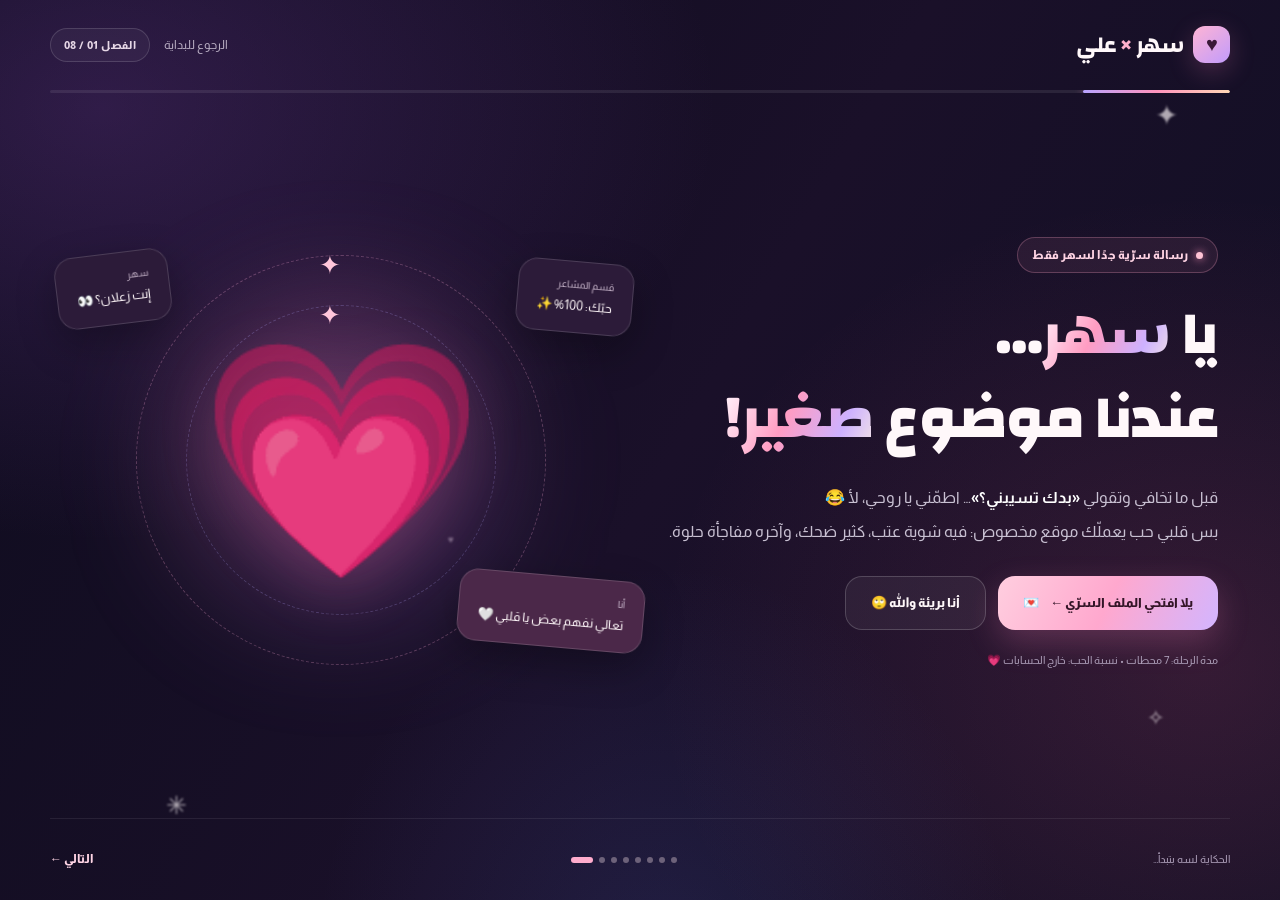
==== index.html @ 9f703702 "Add complete 8-page Sahar interactive love story website" ====
<!doctype html>
<html lang="ar" dir="rtl"><head><meta charset="utf-8"><meta name="viewport" content="width=device-width,initial-scale=1"><meta name="theme-color" content="#141022"><meta name="description" content="رحلة صغيرة مليانة ضحك وعتب وحب لسهر، من علي."><title>البداية | يا سهر… عندنا موضوع صغير 💗</title><link rel="stylesheet" href="assets/style.css"><script defer src="assets/site.js"></script></head>
<body data-page="welcome"><div class="ambient" aria-hidden="true"><span class="amb a1">✦</span><span class="amb a2">♡</span><span class="amb a3">✧</span><span class="amb a4">✳</span><span class="amb a5">♥</span></div><div class="exit-curtain" aria-hidden="true"></div><div class="app"><header class="header"><a class="brand" data-transition href="index.html"><i>♥</i><span>سهر <strong>×</strong> علي</span></a><div class="header-right"><a class="header-home" href="index.html" data-transition>الرجوع للبداية</a><span class="chapter">الفصل 01 / 08</span></div></header><div class="progress-track" aria-hidden="true"><div class="progress-fill" style="--progress:12.50%"></div></div>
<main class="stage" id="main"><div class="scene"><div class="hero-layout">
<div class="hero-copy"><span class="kicker"><span class="kicker-dot"></span> رسالة سرّية جدًا لسهر فقط</span>
<h1>يا <span class="gradient">سهر</span>…<br>عندنا موضوع <span class="gradient">صغير!</span></h1>
<p class="subtitle">قبل ما تخافي وتقولي <strong>«بدك تسيبني؟»</strong>… اطمّني يا روحي، لأ 😂<br>بس قلبي حب يعملّك موقع مخصوص: فيه شوية عتب، كثير ضحك، وآخره مفاجأة حلوة.</p>
<div class="hero-actions"><a class="btn btn-main" data-transition href="cases.html">يلا افتحي الملف السرّي ← <span aria-hidden="true">💌</span></a><button type="button" id="not-guilty" class="btn btn-outline">أنا بريئة والله 🙄</button></div>
<p class="subtle mt-20">مدة الرحلة: 7 محطات • نسبة الحب: خارج الحسابات 💗</p></div>
<div class="hero-art" aria-label="قلب متحرك محاط برسائل ظريفة"><div class="hero-blur"></div><div class="orbit"></div><div class="orbit orbit-2"></div><div class="heart-big" aria-hidden="true">💗</div>
<div class="hero-bubble b1"><span>سهر</span>إنت زعلان؟ 👀</div><div class="hero-bubble b2"><span>أنا</span>تعالي نفهم بعض يا قلبي 🤍</div><div class="hero-bubble b3"><span>قسم المشاعر</span>حبّك: 100% ✨</div>
</div></div></div></main>
<footer class="bottom"><div class="nav-right"><span class="subtle">الحكاية لسه بتبدأ…</span></div><div class="page-dots" aria-label="مراحل الموقع"><a data-transition title="البداية" aria-label="اذهب إلى البداية" class="current" href="index.html"></a><a data-transition title="الملف" aria-label="اذهب إلى الملف" class="" href="cases.html"></a><a data-transition title="التكرار" aria-label="اذهب إلى التكرار" class="" href="loop.html"></a><a data-transition title="ردّة الفعل" aria-label="اذهب إلى ردّة الفعل" class="" href="reaction.html"></a><a data-transition title="الرد الصحيح" aria-label="اذهب إلى الرد الصحيح" class="" href="talk.html"></a><a data-transition title="الاختبار" aria-label="اذهب إلى الاختبار" class="" href="quiz.html"></a><a data-transition title="الاتفاق" aria-label="اذهب إلى الاتفاق" class="" href="promise.html"></a><a data-transition title="الرسالة" aria-label="اذهب إلى الرسالة" class="" href="letter.html"></a></div><div class="nav-left"><a class="btn-next" data-transition href="cases.html">التالي ←</a></div></footer></div><div id="toast" role="status" aria-live="polite"></div></body></html>
---- assets/style.css ----
@import url('https://fonts.googleapis.com/css2?family=Almarai:wght@400;700;800&family=Changa:wght@400;500;600;700;800&display=swap');
:root{color-scheme:dark;--bg:#100e20;--ink:#fff8fa;--sub:#c8c0d2;--rose:#ff93bc;--apricot:#ffd8b6;--lilac:#b8a4ff;--aqua:#adf6eb;--glass:rgba(255,255,255,.07);--line:rgba(255,255,255,.14);--pinkline:rgba(255,165,196,.26);--shadow:0 25px 80px rgba(3,0,18,.4)}
*{box-sizing:border-box}html{scroll-behavior:smooth}body{margin:0;min-width:320px;min-height:100vh;min-height:100svh;background:var(--bg);color:var(--ink);font-family:'Almarai',Tahoma,Arial,sans-serif;line-height:1.85;isolation:isolate;overflow-x:hidden}body:before{content:"";position:fixed;z-index:-3;inset:0;pointer-events:none;background:radial-gradient(ellipse 48% 48% at 8% 12%,rgba(122,63,165,.30),transparent 100%),radial-gradient(ellipse 45% 55% at 94% 74%,rgba(226,83,128,.17),transparent 95%),radial-gradient(ellipse 28% 46% at 52% 108%,rgba(77,90,180,.20),transparent 98%),linear-gradient(120deg,#0e0c1e,#1a1029 52%,#100f24)}
body[data-page="loop"]:before{background:radial-gradient(ellipse at 70% 50%,rgba(228,77,109,.17),transparent 60%),radial-gradient(ellipse at 16% 20%,rgba(158,78,190,.2),transparent 52%),linear-gradient(120deg,#121020,#23132a,#100e20)}
body[data-page="letter"]:before{background:radial-gradient(ellipse at 50% 50%,rgba(242,102,154,.22),transparent 62%),radial-gradient(ellipse at 5% 10%,rgba(123,85,180,.24),transparent 50%),#160f24}
a{color:inherit;text-decoration:none}button{font:inherit;color:inherit;cursor:pointer}button:focus-visible,a:focus-visible{outline:3px solid #ffe4ab;outline-offset:4px}::selection{background:#f99bbd;color:#180e23}
.ambient{position:fixed;inset:0;pointer-events:none;z-index:-1;overflow:hidden}.amb{position:absolute;filter:blur(1px);opacity:.66;animation:floaty var(--dur,9s) ease-in-out infinite alternate}.amb.a1{top:10%;right:8%;font-size:28px}.amb.a2{top:28%;left:9%;font-size:22px;--dur:12s;animation-delay:-2s}.amb.a3{bottom:18%;right:9%;font-size:21px;--dur:11s;animation-delay:-5s}.amb.a4{bottom:8%;left:13%;font-size:25px;--dur:13s;animation-delay:-4s}.amb.a5{top:59%;left:35%;font-size:10px;opacity:.4;--dur:7s}@keyframes floaty{from{transform:translate(0,0) rotate(-16deg)}to{transform:translate(-12px,35px) rotate(20deg)}}
.app{width:min(1180px,calc(100% - 52px));min-height:100svh;margin:auto;display:flex;flex-direction:column;position:relative}.header{height:90px;display:flex;align-items:center;justify-content:space-between;gap:15px;position:relative;z-index:4}.brand{display:inline-flex;align-items:center;gap:9px;font-family:'Changa',Tahoma,sans-serif;font-weight:700;font-size:23px;letter-spacing:-.7px}.brand i{font-style:normal;display:grid;place-items:center;width:37px;height:37px;border-radius:12px;background:linear-gradient(140deg,#ffb4d4,#c19bfb);color:#3a1937;box-shadow:0 8px 26px rgba(255,134,185,.22);font-size:20px}.brand strong{color:#ffb0cb}.header-right{display:flex;align-items:center;gap:14px}.chapter{font-size:11px;font-weight:800;letter-spacing:.4px;color:#e6d7e6;border:1px solid var(--line);border-radius:99px;padding:6px 13px;background:rgba(255,255,255,.04)}.header-home{font-size:12px;color:#bbb0c5;transition:color .2s}.header-home:hover{color:white}
.progress-track{height:3px;width:100%;border-radius:20px;overflow:hidden;background:rgba(255,255,255,.085)}.progress-fill{height:100%;width:var(--progress);background:linear-gradient(90deg,var(--lilac),var(--rose),var(--apricot));border-radius:20px;box-shadow:0 0 10px var(--rose)}
.stage{flex:1;display:grid;place-items:center;padding:23px 0 15px;position:relative}.scene{width:100%;animation:sceneIn .85s cubic-bezier(.2,.8,.23,1) both}.exit-curtain{position:fixed;z-index:99;inset:0;pointer-events:none;background:linear-gradient(135deg,#211332,#3a1d3f);clip-path:circle(0% at 50% 45%);transition:clip-path .63s cubic-bezier(.76,0,.24,1)}body.leaving .exit-curtain{clip-path:circle(150% at 50% 45%)}@keyframes sceneIn{from{opacity:0;transform:translateY(22px) scale(.975);filter:blur(7px)}to{opacity:1;transform:translateY(0) scale(1);filter:blur(0)}}
.kicker{display:inline-flex;align-items:center;gap:8px;color:#ffd4e4;font-weight:800;font-size:12px;letter-spacing:.2px;border:1px solid var(--pinkline);padding:6px 14px;border-radius:99px;background:rgba(255,158,191,.08)}.kicker-dot{height:7px;width:7px;background:#ffc3d5;border-radius:50%;box-shadow:0 0 9px var(--rose);animation:breathe 1.8s infinite alternate}@keyframes breathe{to{transform:scale(1.5);opacity:.6}}.gradient{background:linear-gradient(115deg,#fff8ff 5%,#ff9cc2 43%,#cdb1ff 74%,#fff4dc 100%);-webkit-background-clip:text;background-clip:text;color:transparent}h1,h2,h3{font-family:'Changa',Tahoma,Arial,sans-serif;line-height:1.38;margin:0}h1{font-size:clamp(37px,4.75vw,67px);font-weight:800;letter-spacing:-1.4px}h2{font-size:clamp(30px,3.3vw,47px);font-weight:800;letter-spacing:-.8px}h3{font-size:18px;font-weight:700}.subtitle{color:var(--sub);font-size:clamp(13px,1.5vw,16px);line-height:2.1}.subtitle strong{color:#fff}.subtle{color:#ad9fb9;font-size:11px}.center{text-align:center}.mt-8{margin-top:8px}.mt-14{margin-top:14px}.mt-20{margin-top:20px}.mt-26{margin-top:26px}.mb-12{margin-bottom:12px}.max-text{max-width:690px;margin-left:auto;margin-right:auto}
.btn{border:0;display:inline-flex;align-items:center;justify-content:center;gap:11px;min-height:54px;padding:13px 25px;border-radius:17px;font-weight:800;font-size:13px;transition:transform .2s,box-shadow .2s,filter .2s;background:rgba(255,255,255,.09);white-space:normal;text-align:center}.btn:hover{transform:translateY(-3px)}.btn:active{transform:translateY(0) scale(.98)}.btn-main{color:#331527;background:linear-gradient(115deg,#ffcedf,#ffa8ce 50%,#d3b5ff);box-shadow:0 12px 32px rgba(246,130,182,.24)}.btn-main:hover{box-shadow:0 14px 40px rgba(246,130,182,.39)}.btn-outline{border:1px solid rgba(255,255,255,.18);background:rgba(255,255,255,.055)}.btn-outline:hover{background:rgba(255,255,255,.11)}.btn-subtle{border:1px solid rgba(255,255,255,.11);background:transparent;color:#d3c3dd}.btn[disabled]{cursor:not-allowed;opacity:.5;transform:none!important}.btn-row{display:flex;flex-wrap:wrap;align-items:center;justify-content:center;gap:11px}.small-link{color:#d9c4d7;font-size:12px;text-decoration:underline;text-decoration-color:rgba(255,255,255,.3);text-underline-offset:5px}
.bottom{min-height:82px;display:flex;gap:12px;justify-content:space-between;align-items:center;font-size:12px;color:#a99ab6;border-top:1px solid rgba(255,255,255,.08)}.bottom .nav-left,.bottom .nav-right{display:flex;align-items:center;gap:12px}.arrow-link{padding:10px 14px;border:1px solid var(--line);border-radius:12px;color:#f2e8f3;transition:background .2s,transform .2s}.arrow-link:hover{background:rgba(255,255,255,.07);transform:translateX(-3px)}.page-dots{display:flex;gap:6px;direction:ltr;align-items:center}.page-dots a{height:6px;width:6px;background:#6d627a;border-radius:99px;transition:width .2s,background .2s}.page-dots a.current{width:22px;background:#ffaccd}.btn-next{font-weight:800;color:#ffd5e5}.btn-next:hover{text-decoration:underline}
/* chapter 1 */
.hero-layout{display:grid;grid-template-columns:1fr 1fr;gap:15px;align-items:center;min-height:620px}.hero-copy{padding:0 12px 0 0}.hero-copy h1{max-width:650px;margin:20px 0}.hero-copy p{max-width:570px}.hero-actions{display:flex;justify-content:flex-start;flex-wrap:wrap;gap:12px;margin-top:28px}.hero-art{height:530px;position:relative;display:grid;place-items:center}.orbit{width:min(410px,89%);aspect-ratio:1;border-radius:50%;border:1px dashed rgba(249,170,210,.28);position:absolute;animation:spin 50s linear infinite}.orbit:after{content:'✦';position:absolute;top:-15px;right:50%;font-size:26px;color:#ffc6da}.orbit.orbit-2{width:310px;border-color:rgba(175,163,246,.26);animation-direction:reverse;animation-duration:40s}@keyframes spin{to{transform:rotate(360deg)}}.hero-blur{width:310px;height:310px;border-radius:50%;position:absolute;background:linear-gradient(145deg,rgba(247,125,182,.37),rgba(133,92,218,.24));filter:blur(60px);animation:blobs 6s ease-in-out infinite alternate}@keyframes blobs{to{transform:scale(1.2) translateY(-20px)}}.heart-big{font-size:clamp(145px,18vw,235px);line-height:1;z-index:2;filter:drop-shadow(0 15px 30px rgba(255,109,166,.23));animation:heartbob 4s ease-in-out infinite;transform-origin:50% 50%}@keyframes heartbob{0%,100%{transform:translateY(0) rotate(-8deg)}50%{transform:translateY(-19px) rotate(6deg)}}.hero-bubble{position:absolute;z-index:3;background:#2c1b39;border:1px solid rgba(255,255,255,.15);border-radius:19px;padding:13px 19px;box-shadow:0 15px 40px rgba(0,0,0,.3);font-size:13px;line-height:1.9;backdrop-filter:blur(10px);animation:floatnote 5s ease-in-out infinite}.hero-bubble span{display:block;font-size:10px;color:#c6b4c9}.hero-bubble.b1{top:58px;left:1%;transform:rotate(-7deg)}.hero-bubble.b2{bottom:78px;right:-2%;animation-delay:-2s;background:#4b2849;transform:rotate(5deg)}.hero-bubble.b3{top:66px;right:0%;animation-delay:-3s;transform:rotate(5deg)}@keyframes floatnote{50%{translate:0 -14px}}
/* chapter 2 */
.page-head{text-align:center;max-width:830px;margin:0 auto 29px}.page-head h1,.page-head h2{margin:13px auto 9px}.page-head .subtitle{margin:6px auto;max-width:680px}.cases-grid{display:grid;grid-template-columns:repeat(4,1fr);gap:14px;max-width:1080px;margin:24px auto 13px}.case{border:1px solid rgba(255,255,255,.15);background:linear-gradient(145deg,rgba(255,255,255,.075),rgba(255,255,255,.03));min-height:210px;border-radius:25px;text-align:center;padding:25px 14px 17px;display:flex;flex-direction:column;align-items:center;justify-content:center;gap:9px;position:relative;overflow:hidden;transition:transform .25s,border .25s,background .25s;box-shadow:0 14px 40px rgba(0,0,0,.10)}.case:hover,.case.active{border-color:rgba(255,182,210,.55);transform:translateY(-7px);background:linear-gradient(140deg,rgba(255,137,183,.17),rgba(167,120,237,.1))}.case-emoji{font-size:44px;display:block;filter:drop-shadow(0 10px 12px rgba(0,0,0,.3));transition:transform .25s}.case:hover .case-emoji{transform:rotate(-9deg) scale(1.14)}.case h3{font-size:17px}.case p{font-size:10px;line-height:1.9;color:#c7b8cd;margin:0}.case:after{content:'✳';position:absolute;top:12px;left:16px;font-size:16px;color:rgba(255,208,233,.38)}.case-comment{max-width:830px;text-align:center;margin:17px auto 0;border:1px solid var(--pinkline);border-radius:20px;background:rgba(250,154,199,.07);padding:15px 25px;color:#ffe1eb;font-size:13px;min-height:66px}.case-comment.pop{animation:pop .35s ease both}@keyframes pop{from{transform:scale(.98);opacity:.2}to{transform:scale(1);opacity:1}}
/* chapter 3 */
.loop-layout{display:grid;grid-template-columns:.96fr 1.04fr;align-items:center;gap:42px;max-width:1060px;margin:auto;min-height:575px}.loop-visual{min-height:490px;display:grid;place-items:center;position:relative}.loop-disc{width:410px;height:410px;max-width:100%;border-radius:50%;position:relative;border:1px solid rgba(255,176,195,.17);box-shadow:0 0 90px rgba(201,79,133,.13),inset 0 0 50px rgba(249,132,186,.07)}.loop-disc:before{content:'';position:absolute;inset:42px;border:1px dashed rgba(255,183,210,.3);border-radius:50%;animation:spin 30s linear infinite}.loop-disc:after{content:'';position:absolute;inset:86px;border:1px solid rgba(203,176,246,.18);border-radius:50%}.loop-node{position:absolute;z-index:3;padding:10px 13px;border-radius:14px;line-height:1.6;font-weight:800;font-size:13px;min-width:110px;text-align:center;border:1px solid rgba(255,255,255,.17);background:#2f213b;box-shadow:0 14px 20px rgba(0,0,0,.22);transition:all .6s}.loop-node.n1{top:13px;left:50%;transform:translateX(-50%)}.loop-node.n2{top:47%;left:-35px}.loop-node.n3{bottom:11px;left:50%;transform:translateX(-50%)}.loop-node.n4{top:47%;right:-35px}.loop-core{z-index:5;position:absolute;inset:0;display:flex;align-items:center;justify-content:center;flex-direction:column;gap:3px;text-align:center}.loop-core i{font-style:normal;font-size:54px;line-height:1.3;animation:heartbob 4s infinite}.loop-core small{color:#dec2d4;font-size:11px}.loop-note{font-size:14px;color:#dac7d8;line-height:2.15;margin:13px 0}.loop-note strong{color:#fff}.loop-layout h1{font-size:clamp(37px,4.1vw,60px);margin:17px 0 15px}.loop-lesson{border-right:3px solid #ffb4c7;background:rgba(255,255,255,.045);padding:15px 19px;border-radius:12px 3px 3px 12px;margin:23px 0;color:#ffe4ed;font-size:14px}.loop-disc.broken{box-shadow:0 0 100px rgba(125,223,181,.18),inset 0 0 50px rgba(83,199,157,.09)}.loop-disc.broken .loop-node{border-color:rgba(156,249,208,.28);background:#1d3c39}.loop-disc.broken .loop-core i{filter:drop-shadow(0 0 20px rgba(181,255,215,.5))}
/* chapter 4 */
.talk-layout{display:grid;grid-template-columns:1.1fr .9fr;gap:45px;max-width:1090px;margin:auto;align-items:center;min-height:590px}.talk-layout h1{margin:16px 0}.choice-stack{display:grid;gap:12px;margin:25px 0}.talk-choice{border:1px solid var(--line);border-radius:19px;background:rgba(255,255,255,.05);text-align:right;padding:17px 19px;transition:border .2s,background .2s,transform .2s;font-size:13px;font-weight:800;line-height:1.9}.talk-choice:hover{transform:translateX(-4px);border-color:rgba(255,166,210,.5)}.talk-choice.active{background:rgba(255,146,190,.14);border-color:rgba(255,181,217,.65)}.talk-choice small{display:block;color:#c3b7c8;font-weight:400;font-size:10px}.phone{width:min(410px,100%);border:8px solid #3b2a47;border-radius:43px;min-height:515px;background:linear-gradient(155deg,#20182d,#261832);position:relative;box-shadow:var(--shadow);padding:21px 19px;margin:auto}.phone:before{content:'';position:absolute;top:8px;left:50%;transform:translateX(-50%);width:75px;height:5px;border-radius:10px;background:#120d1c}.phone-head{display:flex;align-items:center;gap:12px;border-bottom:1px solid var(--line);padding:19px 0 20px}.avatar{height:42px;width:42px;display:grid;place-items:center;border-radius:50%;background:linear-gradient(135deg,#ffaecf,#b699e8);color:#422044;font-size:24px;font-weight:900}.phone-head b{font-size:13px}.phone-head small{display:block;color:#a7ddb7;font-size:10px}.bubble{font-size:13px;line-height:2;padding:13px 15px;border-radius:17px;margin-top:25px;max-width:90%;animation:sceneIn .4s ease both}.bubble.her{margin-left:auto;background:#53334f;border-bottom-right-radius:4px}.bubble.him{margin-right:auto;background:#43345c;border-bottom-left-radius:4px}.phone-hint{font-size:11px;color:#c2a9c3;margin-top:18px}.typing-dots{display:inline-block;color:#ffc2d9;letter-spacing:3px;animation:breathe 1.5s infinite alternate}
/* chapter 5 */
.quiz-shell{max-width:730px;margin:auto;border:1px solid rgba(255,194,218,.24);background:linear-gradient(155deg,rgba(255,152,190,.11),rgba(142,108,214,.11));border-radius:29px;box-shadow:var(--shadow);padding:clamp(22px,3.3vw,39px);position:relative;overflow:hidden}.quiz-shell:before{content:'✳';font-size:220px;position:absolute;left:-48px;top:-95px;color:rgba(255,191,217,.045);pointer-events:none}.quiz-meta{display:flex;justify-content:space-between;align-items:center;color:#ead3e4;font-size:12px}.quiz-meter{height:6px;background:rgba(255,255,255,.12);border-radius:99px;overflow:hidden;margin:17px 0 30px}.quiz-meter>div{height:100%;background:linear-gradient(90deg,#ff9fca,#c6afff);width:33%;transition:width .3s}.quiz-question{font-size:clamp(21px,2.3vw,29px);margin:0 0 22px}.quiz-list{display:grid;gap:10px}.quiz-option{text-align:right;min-height:58px;border:1px solid var(--line);background:rgba(16,12,29,.52);padding:14px 17px;border-radius:15px;font-weight:800;font-size:13px;transition:background .2s,transform .2s,border .2s}.quiz-option:hover:not(:disabled){transform:translateX(-3px);background:rgba(255,255,255,.10)}.quiz-option.correct{background:rgba(122,230,185,.16);border-color:rgba(151,239,205,.72)}.quiz-option.wrong{background:rgba(239,105,124,.14);border-color:rgba(251,166,170,.58)}.quiz-feedback{color:#fce2ee;min-height:53px;font-size:12px;margin-top:12px}.quiz-footer{display:flex;justify-content:space-between;align-items:center;gap:15px;flex-wrap:wrap}.quiz-footer small{color:#bdacc7;font-size:11px}.quiz-result{text-align:center;padding:18px 0 7px}.quiz-result .giant{font-size:67px;display:block;animation:heartbob 3s infinite}.quiz-result h2{margin:6px 0}.quiz-result p{color:#dfcbe0;font-size:14px;max-width:520px;margin:12px auto 25px}
/* chapter 6 */
.promise-title{text-align:center;max-width:780px;margin:0 auto 24px}.promise-title h1{margin:12px 0}.pact-grid{display:grid;grid-template-columns:repeat(2,minmax(0,1fr));gap:18px;max-width:920px;margin:auto}.pact-card{background:rgba(255,255,255,.055);border:1px solid var(--line);border-radius:26px;padding:23px 26px;position:relative;overflow:hidden}.pact-card:before{content:'';height:3px;position:absolute;inset:0 0 auto;background:linear-gradient(90deg,#ffabc9,#c9b2ff)}.pact-card h3{font-size:24px;margin:0 0 11px}.pact-card h3 span{font-size:15px;color:#e8c4dc}.pact-line{display:flex;align-items:flex-start;gap:9px;color:#e2d8e9;font-size:12px;line-height:2;padding:8px 0;border-bottom:1px solid rgba(255,255,255,.07)}.pact-line:last-child{border:0}.pact-line .check{color:#ffc1d5}.pact-footer{text-align:center;margin:24px auto 0}.pact-checks{display:flex;align-items:center;justify-content:center;gap:22px;flex-wrap:wrap;margin:15px auto}.checklabel{display:inline-flex;align-items:center;gap:8px;color:#ffe4ed;font-size:12px;cursor:pointer}.checklabel input{accent-color:#f8a3c6;width:17px;height:17px;cursor:pointer}.stamp{display:inline-block;border:2px dashed #9de6ce;padding:8px 21px;border-radius:13px;color:#baf5dd;background:rgba(62,191,146,.1);font-size:14px;transform:rotate(-7deg);margin-top:12px;animation:stampIn .6s cubic-bezier(.16,1.5,.3,1) both}@keyframes stampIn{from{opacity:0;transform:scale(2) rotate(14deg)}to{opacity:1;transform:scale(1) rotate(-7deg)}}
/* chapter 7 */
.letter-stage{text-align:center;width:100%;max-width:920px;margin:auto;min-height:620px;display:flex;flex-direction:column;align-items:center;justify-content:center}.letter-head h1{margin:15px auto 7px}.letter-head p{max-width:570px;margin:0 auto}.envelope-box{height:274px;width:370px;max-width:100%;margin:21px auto 0;position:relative;display:grid;place-items:center;perspective:900px}.envelope{width:283px;height:190px;position:relative;cursor:pointer;border:0;background:transparent;filter:drop-shadow(0 28px 28px rgba(3,0,17,.3));animation:envelopeHover 3.6s ease-in-out infinite}.envelope:hover{filter:drop-shadow(0 30px 39px rgba(255,130,182,.3))}@keyframes envelopeHover{50%{transform:translateY(-12px) rotate(-3deg)}}.env-back{position:absolute;inset:0;border-radius:13px;background:linear-gradient(145deg,#ffb5d1,#db8bc6)}.env-letter{position:absolute;z-index:1;left:12px;right:12px;top:15px;height:161px;border-radius:9px;background:linear-gradient(#fff7fa,#ffe6f0);color:#a84879;display:flex;align-items:center;justify-content:center;flex-direction:column;font-size:18px;font-family:'Changa',sans-serif;transition:transform .7s ease}.env-letter small{font-size:11px;color:#bc7196}.env-front{position:absolute;z-index:2;inset:0;background:linear-gradient(155deg,#fca9cb,#c68cda);clip-path:polygon(0 0,50% 56%,100% 0,100% 100%,0 100%);border-radius:13px}.env-fold{position:absolute;z-index:3;inset:0;background:linear-gradient(160deg,#ffd6e5,#eeb4d9);clip-path:polygon(0 0,100% 0,50% 57%);transform-origin:top;transition:transform .7s;backface-visibility:hidden;border-radius:13px}.env-seal{position:absolute;z-index:4;left:50%;top:51%;transform:translate(-50%,-50%);font-size:34px;filter:drop-shadow(0 3px 7px rgba(127,45,89,.2));transition:opacity .2s}.envelope.open{animation:none}.envelope.open .env-fold{transform:rotateX(180deg)}.envelope.open .env-letter{transform:translateY(-105px)}.envelope.open .env-seal{opacity:0}.letter-card{width:min(710px,100%);border:1px solid rgba(255,204,221,.38);background:linear-gradient(140deg,rgba(255,226,237,.14),rgba(175,149,230,.14));padding:25px clamp(18px,4vw,42px);border-radius:26px;box-shadow:0 20px 70px rgba(0,0,0,.22);text-align:right;animation:sceneIn .8s both}.letter-card h2{text-align:center;font-size:33px;color:#ffe5f0}.letter-card p{font-size:14px;color:#f5e7f1;line-height:2.35;margin:11px 0}.letter-card strong{color:#ffcadd}.letter-sign{color:#ffd4e8!important;font-family:'Changa',sans-serif;font-size:19px!important;text-align:left}.letter-actions{text-align:center;margin-top:19px}.float-heart{position:fixed;z-index:98;pointer-events:none;font-size:var(--sz,20px);left:var(--x);top:var(--y);animation:heartFly var(--t,2.4s) ease-out forwards}@keyframes heartFly{0%{opacity:0;transform:translateY(16px) rotate(0) scale(.5)}12%{opacity:1}100%{opacity:0;transform:translate(var(--tx),-230px) rotate(var(--rot)) scale(1.6)}}
#toast{position:fixed;bottom:22px;left:50%;transform:translate(-50%,25px);z-index:110;min-width:min(390px,calc(100% - 40px));background:#fff0f5;color:#5a2644;box-shadow:0 15px 50px rgba(0,0,0,.25);border-radius:17px;padding:12px 21px;font-weight:800;font-size:12px;line-height:1.9;opacity:0;pointer-events:none;transition:opacity .25s,transform .25s;text-align:center}#toast.show{opacity:1;transform:translate(-50%,0)}
@media(max-width:950px){.app{width:min(850px,calc(100% - 34px))}.hero-layout{grid-template-columns:1fr;text-align:center;min-height:auto;padding-top:15px}.hero-copy{padding:0}.hero-copy p,.hero-copy h1{margin-left:auto;margin-right:auto}.hero-actions{justify-content:center}.hero-art{height:350px}.orbit{width:280px}.orbit.orbit-2{width:216px}.hero-blur{width:220px;height:220px}.heart-big{font-size:153px}.hero-bubble.b1{left:6%;top:20px}.hero-bubble.b2{right:4%;bottom:25px}.hero-bubble.b3{right:6%;top:15px}.cases-grid{grid-template-columns:repeat(2,1fr);max-width:650px}.case{min-height:155px;padding:17px 11px}.case-emoji{font-size:37px}.loop-layout,.talk-layout{grid-template-columns:1fr;gap:10px;min-height:auto}.loop-copy,.talk-copy{text-align:center}.loop-copy .subtitle,.talk-copy .subtitle{max-width:650px;margin:auto}.loop-visual{min-height:400px;order:2}.loop-disc{width:350px;height:350px}.loop-layout{padding-top:15px}.talk-layout{padding:12px 0}.talk-phone{order:2}.choice-stack{max-width:580px;margin:23px auto;text-align:right}.loop-lesson{max-width:610px;margin:17px auto}.promise-title{padding-top:20px}}
@media(max-width:560px){.app{width:calc(100% - 32px)}.header{height:66px}.brand{font-size:18px}.brand i{height:31px;width:31px;font-size:17px;border-radius:10px}.chapter{font-size:10px;padding:4px 10px}.header-home{display:none}.stage{padding:18px 0 27px;align-items:start}.hero-layout{gap:0}.hero-copy h1{font-size:clamp(36px,10vw,49px);margin:16px auto}.kicker{font-size:10px}.subtitle{font-size:12px;line-height:2.15}.btn{min-height:48px;font-size:12px;padding:10px 18px}.hero-art{height:290px;margin-top:5px}.heart-big{font-size:145px}.orbit{width:245px}.orbit.orbit-2{width:185px}.hero-bubble{font-size:10px;padding:8px 11px;border-radius:14px}.hero-bubble span{font-size:9px}.hero-bubble.b1{top:18px;left:0}.hero-bubble.b2{bottom:25px;right:0}.hero-bubble.b3{top:5px;right:0}.bottom{min-height:64px}.bottom .page-dots{display:none}.bottom .subtle{display:none}.page-head{margin-bottom:16px}.page-head h1{font-size:35px}.cases-grid{gap:9px;margin:17px auto}.case{min-height:142px;border-radius:17px;padding:12px 8px}.case-emoji{font-size:32px}.case h3{font-size:15px}.case p{font-size:9px}.case-comment{font-size:11px;padding:12px;min-height:75px}.loop-layout h1,.talk-layout h1{font-size:36px}.loop-copy,.talk-copy{padding:0 4px}.loop-visual{min-height:333px}.loop-disc{width:288px;height:288px}.loop-disc:before{inset:33px}.loop-disc:after{inset:65px}.loop-node{min-width:88px;font-size:10px;padding:7px 8px;border-radius:11px}.loop-node.n2{left:-13px}.loop-node.n4{right:-13px}.loop-core i{font-size:38px}.loop-core small{font-size:9px}.loop-lesson{font-size:12px}.loop-note{font-size:12px}.phone{max-width:335px;min-height:420px;border-width:6px;border-radius:32px}.bubble{font-size:12px}.talk-choice{font-size:12px;padding:13px 14px}.quiz-shell{border-radius:21px;padding:19px 17px}.quiz-question{font-size:23px}.quiz-option{font-size:12px}.quiz-feedback{font-size:11px}.pact-grid{grid-template-columns:1fr;gap:10px}.pact-card{padding:13px 19px;border-radius:20px}.pact-card h3{font-size:20px;margin-bottom:3px}.pact-line{font-size:11px;padding:3px 0}.promise-title h1{font-size:34px}.pact-footer{margin-top:14px}.pact-checks{gap:7px}.checklabel{font-size:10px}.letter-stage{min-height:500px}.letter-head h1{font-size:37px}.envelope-box{height:246px}.envelope{transform:scale(.91)}.letter-card h2{font-size:27px}.letter-card p{font-size:12px}.letter-card{padding:18px 18px}}
@media(prefers-reduced-motion:reduce){*,*:before,*:after{animation-duration:.01ms!important;animation-iteration-count:1!important;scroll-behavior:auto!important;transition-duration:.01ms!important}}
[hidden]{display:none!important}

/* chapter 4 • reaction vs root cause */
body[data-page="reaction"]:before{background:radial-gradient(ellipse 46% 49% at 20% 65%,rgba(231,92,147,.22),transparent),radial-gradient(ellipse 37% 52% at 86% 12%,rgba(121,98,215,.28),transparent),linear-gradient(125deg,#140e21,#24162f,#0e1125)}
.reaction-stage{max-width:1060px;margin:auto;padding:12px 0 25px}
.reaction-title{text-align:center;margin:0 auto 23px;max-width:880px}
.reaction-title h1{font-size:clamp(32px,3.6vw,51px);margin:13px auto 12px}
.reaction-title .subtitle{max-width:760px;margin:0 auto;font-size:14px}
.reaction-board{position:relative;border:1px solid rgba(255,197,221,.28);border-radius:29px;padding:27px 28px 25px;background:linear-gradient(120deg,rgba(244,131,185,.105),rgba(155,126,234,.095) 60%,rgba(255,255,255,.035));box-shadow:0 26px 68px rgba(0,0,0,.18);overflow:hidden;transition:border-color .5s,box-shadow .5s}
.reaction-board:before{content:"";position:absolute;width:300px;height:300px;border-radius:50%;background:radial-gradient(circle,rgba(255,144,192,.10),transparent 70%);top:-155px;left:-60px;pointer-events:none;animation:halo 6s ease-in-out infinite alternate}
@keyframes halo{to{transform:translate(65px,25px) scale(1.4)}}
.reaction-topline{position:relative;display:flex;align-items:center;justify-content:space-between;gap:15px;flex-wrap:wrap;font-size:11px;color:#ffe5ee;margin-bottom:29px}
.reaction-tag{border:1px solid rgba(255,210,226,.24);background:rgba(255,255,255,.05);border-radius:99px;padding:5px 12px}
.reaction-status{color:#ffc7d6;font-weight:800}
.reaction-timeline{display:grid;grid-template-columns:repeat(4,minmax(0,1fr));gap:14px;position:relative}
.reaction-timeline:before{content:"";height:2px;position:absolute;top:32px;right:9%;left:9%;background:linear-gradient(90deg,rgba(255,184,210,.13),rgba(255,180,211,.7),rgba(255,184,210,.13));z-index:0}
.reaction-step{position:relative;z-index:1;display:flex;align-items:center;flex-direction:column;text-align:center;gap:3px;border:1px solid rgba(255,255,255,.12);background:rgba(21,16,35,.77);border-radius:20px;padding:13px 9px 16px;min-height:141px;animation:reactionRise .65s calc(var(--delay)) both;transition:background .5s,transform .35s,border-color .5s}
.reaction-step:hover{transform:translateY(-4px)}
.reaction-step-icon{width:52px;height:52px;display:grid;place-items:center;border-radius:17px;background:linear-gradient(145deg,rgba(255,163,199,.2),rgba(200,170,255,.12));font-size:27px;line-height:1;filter:drop-shadow(0 8px 12px rgba(0,0,0,.15))}
.reaction-step strong{font-size:13px;color:#ffe9f0;margin-top:6px}
.reaction-step small{font-size:10px;color:#bfb1c9;line-height:1.7}
@keyframes reactionRise{from{opacity:0;transform:translateY(15px) scale(.94)}to{opacity:1;transform:translateY(0) scale(1)}}
.reaction-caption{display:flex;align-items:center;justify-content:center;gap:8px;color:#ffdae8;text-align:center;font-size:12px;min-height:49px;margin-top:20px}
.reaction-caption>span{font-size:20px}.reaction-caption p{margin:0}
.reaction-switch{display:flex;margin:10px auto 0;position:relative}
.reaction-board.solved{border-color:rgba(154,244,212,.36);box-shadow:0 20px 68px rgba(80,210,156,.07)}
.reaction-board.solved .reaction-step{border-color:rgba(145,239,203,.25);background:rgba(14,49,49,.52)}
.reaction-board.solved .reaction-step-icon{background:linear-gradient(145deg,rgba(144,238,196,.23),rgba(167,205,246,.16))}
.reaction-board.solved .reaction-status{color:#b8f4d7}
.reaction-board.solved .reaction-timeline:before{background:linear-gradient(90deg,rgba(121,232,185,.12),rgba(141,246,208,.9),rgba(121,232,185,.12))}
.reaction-balance{display:grid;grid-template-columns:repeat(2,minmax(0,1fr));gap:16px;margin:18px 0 0}
.reaction-note{border:1px solid rgba(255,255,255,.12);border-radius:21px;padding:19px 20px;background:rgba(255,255,255,.045)}
.reaction-note-icon{font-size:23px;margin-bottom:2px}.reaction-note h3{font-size:19px;color:#ffe6f0;margin-bottom:7px}.reaction-note p{font-size:12px;color:#d7cbdc;line-height:2.15;margin:0}
.reaction-ending{text-align:center;color:#f7e3ef;font-size:13px;line-height:2.2;margin:16px auto 18px;max-width:810px}
.reaction-ending strong{color:#ffb6d1}
@media(max-width:700px){.reaction-board{padding:18px 14px;border-radius:22px}.reaction-timeline{grid-template-columns:repeat(2,minmax(0,1fr));gap:10px}.reaction-timeline:before{display:none}.reaction-step{min-height:125px;padding:11px 6px;border-radius:16px}.reaction-topline{margin-bottom:15px;justify-content:center;text-align:center}.reaction-balance{grid-template-columns:1fr;gap:10px}.reaction-note{padding:15px 17px}.reaction-note h3{font-size:17px}.reaction-title .subtitle{font-size:12px}.reaction-caption{font-size:11px}.reaction-stage{padding-top:5px}}
@media(max-width:400px){.reaction-stage h1{font-size:31px}.reaction-tag{font-size:10px}.reaction-step strong{font-size:12px}.reaction-step small{font-size:9px}.reaction-switch{font-size:11px}}
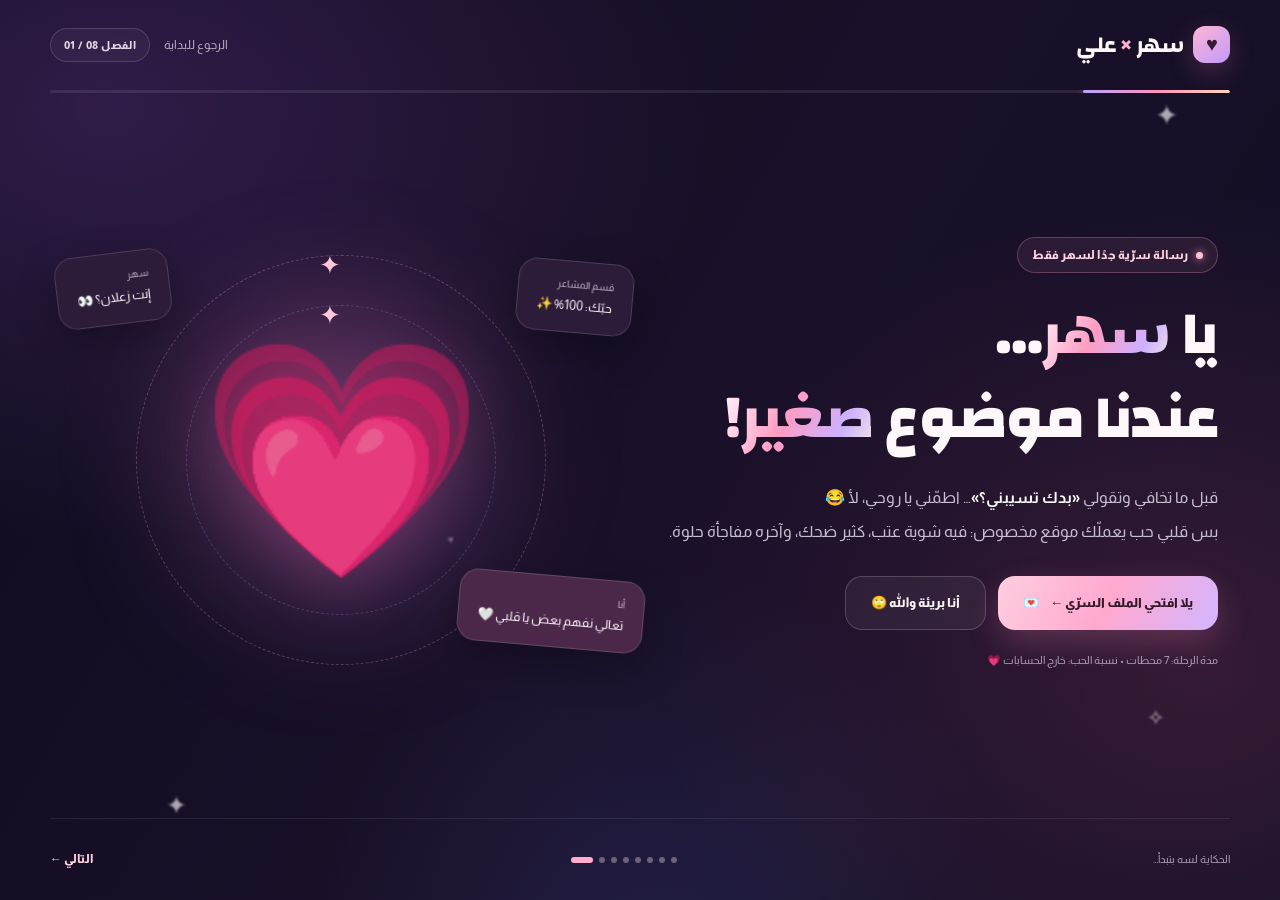
==== commit 16983fcb: "Fix oversized emoji decorations on iPhone Safari and RTL chapter numbering" ====
--- a/index.html
+++ b/index.html
@@ -1,6 +1,6 @@
 <!doctype html>
 <html lang="ar" dir="rtl"><head><meta charset="utf-8"><meta name="viewport" content="width=device-width,initial-scale=1"><meta name="theme-color" content="#141022"><meta name="description" content="رحلة صغيرة مليانة ضحك وعتب وحب لسهر، من علي."><title>البداية | يا سهر… عندنا موضوع صغير 💗</title><link rel="stylesheet" href="assets/style.css"><script defer src="assets/site.js"></script></head>
-<body data-page="welcome"><div class="ambient" aria-hidden="true"><span class="amb a1">✦</span><span class="amb a2">♡</span><span class="amb a3">✧</span><span class="amb a4">✳</span><span class="amb a5">♥</span></div><div class="exit-curtain" aria-hidden="true"></div><div class="app"><header class="header"><a class="brand" data-transition href="index.html"><i>♥</i><span>سهر <strong>×</strong> علي</span></a><div class="header-right"><a class="header-home" href="index.html" data-transition>الرجوع للبداية</a><span class="chapter">الفصل 01 / 08</span></div></header><div class="progress-track" aria-hidden="true"><div class="progress-fill" style="--progress:12.50%"></div></div>
+<body data-page="welcome"><div class="ambient" aria-hidden="true"><span class="amb a1">✦</span><span class="amb a2">♡</span><span class="amb a3">✧</span><span class="amb a4">✦</span><span class="amb a5">♥</span></div><div class="exit-curtain" aria-hidden="true"></div><div class="app"><header class="header"><a class="brand" data-transition href="index.html"><i>♥</i><span>سهر <strong>×</strong> علي</span></a><div class="header-right"><a class="header-home" href="index.html" data-transition>الرجوع للبداية</a><span class="chapter">الفصل <bdi dir="ltr">01 / 08</bdi></span></div></header><div class="progress-track" aria-hidden="true"><div class="progress-fill" style="--progress:12.50%"></div></div>
 <main class="stage" id="main"><div class="scene"><div class="hero-layout">
 <div class="hero-copy"><span class="kicker"><span class="kicker-dot"></span> رسالة سرّية جدًا لسهر فقط</span>
 <h1>يا <span class="gradient">سهر</span>…<br>عندنا موضوع <span class="gradient">صغير!</span></h1>
--- a/assets/style.css
+++ b/assets/style.css
@@ -14,13 +14,13 @@
 /* chapter 1 */
 .hero-layout{display:grid;grid-template-columns:1fr 1fr;gap:15px;align-items:center;min-height:620px}.hero-copy{padding:0 12px 0 0}.hero-copy h1{max-width:650px;margin:20px 0}.hero-copy p{max-width:570px}.hero-actions{display:flex;justify-content:flex-start;flex-wrap:wrap;gap:12px;margin-top:28px}.hero-art{height:530px;position:relative;display:grid;place-items:center}.orbit{width:min(410px,89%);aspect-ratio:1;border-radius:50%;border:1px dashed rgba(249,170,210,.28);position:absolute;animation:spin 50s linear infinite}.orbit:after{content:'✦';position:absolute;top:-15px;right:50%;font-size:26px;color:#ffc6da}.orbit.orbit-2{width:310px;border-color:rgba(175,163,246,.26);animation-direction:reverse;animation-duration:40s}@keyframes spin{to{transform:rotate(360deg)}}.hero-blur{width:310px;height:310px;border-radius:50%;position:absolute;background:linear-gradient(145deg,rgba(247,125,182,.37),rgba(133,92,218,.24));filter:blur(60px);animation:blobs 6s ease-in-out infinite alternate}@keyframes blobs{to{transform:scale(1.2) translateY(-20px)}}.heart-big{font-size:clamp(145px,18vw,235px);line-height:1;z-index:2;filter:drop-shadow(0 15px 30px rgba(255,109,166,.23));animation:heartbob 4s ease-in-out infinite;transform-origin:50% 50%}@keyframes heartbob{0%,100%{transform:translateY(0) rotate(-8deg)}50%{transform:translateY(-19px) rotate(6deg)}}.hero-bubble{position:absolute;z-index:3;background:#2c1b39;border:1px solid rgba(255,255,255,.15);border-radius:19px;padding:13px 19px;box-shadow:0 15px 40px rgba(0,0,0,.3);font-size:13px;line-height:1.9;backdrop-filter:blur(10px);animation:floatnote 5s ease-in-out infinite}.hero-bubble span{display:block;font-size:10px;color:#c6b4c9}.hero-bubble.b1{top:58px;left:1%;transform:rotate(-7deg)}.hero-bubble.b2{bottom:78px;right:-2%;animation-delay:-2s;background:#4b2849;transform:rotate(5deg)}.hero-bubble.b3{top:66px;right:0%;animation-delay:-3s;transform:rotate(5deg)}@keyframes floatnote{50%{translate:0 -14px}}
 /* chapter 2 */
-.page-head{text-align:center;max-width:830px;margin:0 auto 29px}.page-head h1,.page-head h2{margin:13px auto 9px}.page-head .subtitle{margin:6px auto;max-width:680px}.cases-grid{display:grid;grid-template-columns:repeat(4,1fr);gap:14px;max-width:1080px;margin:24px auto 13px}.case{border:1px solid rgba(255,255,255,.15);background:linear-gradient(145deg,rgba(255,255,255,.075),rgba(255,255,255,.03));min-height:210px;border-radius:25px;text-align:center;padding:25px 14px 17px;display:flex;flex-direction:column;align-items:center;justify-content:center;gap:9px;position:relative;overflow:hidden;transition:transform .25s,border .25s,background .25s;box-shadow:0 14px 40px rgba(0,0,0,.10)}.case:hover,.case.active{border-color:rgba(255,182,210,.55);transform:translateY(-7px);background:linear-gradient(140deg,rgba(255,137,183,.17),rgba(167,120,237,.1))}.case-emoji{font-size:44px;display:block;filter:drop-shadow(0 10px 12px rgba(0,0,0,.3));transition:transform .25s}.case:hover .case-emoji{transform:rotate(-9deg) scale(1.14)}.case h3{font-size:17px}.case p{font-size:10px;line-height:1.9;color:#c7b8cd;margin:0}.case:after{content:'✳';position:absolute;top:12px;left:16px;font-size:16px;color:rgba(255,208,233,.38)}.case-comment{max-width:830px;text-align:center;margin:17px auto 0;border:1px solid var(--pinkline);border-radius:20px;background:rgba(250,154,199,.07);padding:15px 25px;color:#ffe1eb;font-size:13px;min-height:66px}.case-comment.pop{animation:pop .35s ease both}@keyframes pop{from{transform:scale(.98);opacity:.2}to{transform:scale(1);opacity:1}}
+.page-head{text-align:center;max-width:830px;margin:0 auto 29px}.page-head h1,.page-head h2{margin:13px auto 9px}.page-head .subtitle{margin:6px auto;max-width:680px}.cases-grid{display:grid;grid-template-columns:repeat(4,1fr);gap:14px;max-width:1080px;margin:24px auto 13px}.case{border:1px solid rgba(255,255,255,.15);background:linear-gradient(145deg,rgba(255,255,255,.075),rgba(255,255,255,.03));min-height:210px;border-radius:25px;text-align:center;padding:25px 14px 17px;display:flex;flex-direction:column;align-items:center;justify-content:center;gap:9px;position:relative;overflow:hidden;transition:transform .25s,border .25s,background .25s;box-shadow:0 14px 40px rgba(0,0,0,.10)}.case:hover,.case.active{border-color:rgba(255,182,210,.55);transform:translateY(-7px);background:linear-gradient(140deg,rgba(255,137,183,.17),rgba(167,120,237,.1))}.case-emoji{font-size:44px;display:block;filter:drop-shadow(0 10px 12px rgba(0,0,0,.3));transition:transform .25s}.case:hover .case-emoji{transform:rotate(-9deg) scale(1.14)}.case h3{font-size:17px}.case p{font-size:10px;line-height:1.9;color:#c7b8cd;margin:0}.case:after{content:'';position:absolute;top:16px;left:20px;width:10px;height:10px;background:rgba(255,208,233,.55);transform:rotate(45deg);border-radius:2px;pointer-events:none}.case-comment{max-width:830px;text-align:center;margin:17px auto 0;border:1px solid var(--pinkline);border-radius:20px;background:rgba(250,154,199,.07);padding:15px 25px;color:#ffe1eb;font-size:13px;min-height:66px}.case-comment.pop{animation:pop .35s ease both}@keyframes pop{from{transform:scale(.98);opacity:.2}to{transform:scale(1);opacity:1}}
 /* chapter 3 */
 .loop-layout{display:grid;grid-template-columns:.96fr 1.04fr;align-items:center;gap:42px;max-width:1060px;margin:auto;min-height:575px}.loop-visual{min-height:490px;display:grid;place-items:center;position:relative}.loop-disc{width:410px;height:410px;max-width:100%;border-radius:50%;position:relative;border:1px solid rgba(255,176,195,.17);box-shadow:0 0 90px rgba(201,79,133,.13),inset 0 0 50px rgba(249,132,186,.07)}.loop-disc:before{content:'';position:absolute;inset:42px;border:1px dashed rgba(255,183,210,.3);border-radius:50%;animation:spin 30s linear infinite}.loop-disc:after{content:'';position:absolute;inset:86px;border:1px solid rgba(203,176,246,.18);border-radius:50%}.loop-node{position:absolute;z-index:3;padding:10px 13px;border-radius:14px;line-height:1.6;font-weight:800;font-size:13px;min-width:110px;text-align:center;border:1px solid rgba(255,255,255,.17);background:#2f213b;box-shadow:0 14px 20px rgba(0,0,0,.22);transition:all .6s}.loop-node.n1{top:13px;left:50%;transform:translateX(-50%)}.loop-node.n2{top:47%;left:-35px}.loop-node.n3{bottom:11px;left:50%;transform:translateX(-50%)}.loop-node.n4{top:47%;right:-35px}.loop-core{z-index:5;position:absolute;inset:0;display:flex;align-items:center;justify-content:center;flex-direction:column;gap:3px;text-align:center}.loop-core i{font-style:normal;font-size:54px;line-height:1.3;animation:heartbob 4s infinite}.loop-core small{color:#dec2d4;font-size:11px}.loop-note{font-size:14px;color:#dac7d8;line-height:2.15;margin:13px 0}.loop-note strong{color:#fff}.loop-layout h1{font-size:clamp(37px,4.1vw,60px);margin:17px 0 15px}.loop-lesson{border-right:3px solid #ffb4c7;background:rgba(255,255,255,.045);padding:15px 19px;border-radius:12px 3px 3px 12px;margin:23px 0;color:#ffe4ed;font-size:14px}.loop-disc.broken{box-shadow:0 0 100px rgba(125,223,181,.18),inset 0 0 50px rgba(83,199,157,.09)}.loop-disc.broken .loop-node{border-color:rgba(156,249,208,.28);background:#1d3c39}.loop-disc.broken .loop-core i{filter:drop-shadow(0 0 20px rgba(181,255,215,.5))}
 /* chapter 4 */
 .talk-layout{display:grid;grid-template-columns:1.1fr .9fr;gap:45px;max-width:1090px;margin:auto;align-items:center;min-height:590px}.talk-layout h1{margin:16px 0}.choice-stack{display:grid;gap:12px;margin:25px 0}.talk-choice{border:1px solid var(--line);border-radius:19px;background:rgba(255,255,255,.05);text-align:right;padding:17px 19px;transition:border .2s,background .2s,transform .2s;font-size:13px;font-weight:800;line-height:1.9}.talk-choice:hover{transform:translateX(-4px);border-color:rgba(255,166,210,.5)}.talk-choice.active{background:rgba(255,146,190,.14);border-color:rgba(255,181,217,.65)}.talk-choice small{display:block;color:#c3b7c8;font-weight:400;font-size:10px}.phone{width:min(410px,100%);border:8px solid #3b2a47;border-radius:43px;min-height:515px;background:linear-gradient(155deg,#20182d,#261832);position:relative;box-shadow:var(--shadow);padding:21px 19px;margin:auto}.phone:before{content:'';position:absolute;top:8px;left:50%;transform:translateX(-50%);width:75px;height:5px;border-radius:10px;background:#120d1c}.phone-head{display:flex;align-items:center;gap:12px;border-bottom:1px solid var(--line);padding:19px 0 20px}.avatar{height:42px;width:42px;display:grid;place-items:center;border-radius:50%;background:linear-gradient(135deg,#ffaecf,#b699e8);color:#422044;font-size:24px;font-weight:900}.phone-head b{font-size:13px}.phone-head small{display:block;color:#a7ddb7;font-size:10px}.bubble{font-size:13px;line-height:2;padding:13px 15px;border-radius:17px;margin-top:25px;max-width:90%;animation:sceneIn .4s ease both}.bubble.her{margin-left:auto;background:#53334f;border-bottom-right-radius:4px}.bubble.him{margin-right:auto;background:#43345c;border-bottom-left-radius:4px}.phone-hint{font-size:11px;color:#c2a9c3;margin-top:18px}.typing-dots{display:inline-block;color:#ffc2d9;letter-spacing:3px;animation:breathe 1.5s infinite alternate}
 /* chapter 5 */
-.quiz-shell{max-width:730px;margin:auto;border:1px solid rgba(255,194,218,.24);background:linear-gradient(155deg,rgba(255,152,190,.11),rgba(142,108,214,.11));border-radius:29px;box-shadow:var(--shadow);padding:clamp(22px,3.3vw,39px);position:relative;overflow:hidden}.quiz-shell:before{content:'✳';font-size:220px;position:absolute;left:-48px;top:-95px;color:rgba(255,191,217,.045);pointer-events:none}.quiz-meta{display:flex;justify-content:space-between;align-items:center;color:#ead3e4;font-size:12px}.quiz-meter{height:6px;background:rgba(255,255,255,.12);border-radius:99px;overflow:hidden;margin:17px 0 30px}.quiz-meter>div{height:100%;background:linear-gradient(90deg,#ff9fca,#c6afff);width:33%;transition:width .3s}.quiz-question{font-size:clamp(21px,2.3vw,29px);margin:0 0 22px}.quiz-list{display:grid;gap:10px}.quiz-option{text-align:right;min-height:58px;border:1px solid var(--line);background:rgba(16,12,29,.52);padding:14px 17px;border-radius:15px;font-weight:800;font-size:13px;transition:background .2s,transform .2s,border .2s}.quiz-option:hover:not(:disabled){transform:translateX(-3px);background:rgba(255,255,255,.10)}.quiz-option.correct{background:rgba(122,230,185,.16);border-color:rgba(151,239,205,.72)}.quiz-option.wrong{background:rgba(239,105,124,.14);border-color:rgba(251,166,170,.58)}.quiz-feedback{color:#fce2ee;min-height:53px;font-size:12px;margin-top:12px}.quiz-footer{display:flex;justify-content:space-between;align-items:center;gap:15px;flex-wrap:wrap}.quiz-footer small{color:#bdacc7;font-size:11px}.quiz-result{text-align:center;padding:18px 0 7px}.quiz-result .giant{font-size:67px;display:block;animation:heartbob 3s infinite}.quiz-result h2{margin:6px 0}.quiz-result p{color:#dfcbe0;font-size:14px;max-width:520px;margin:12px auto 25px}
+.quiz-shell{max-width:730px;margin:auto;border:1px solid rgba(255,194,218,.24);background:linear-gradient(155deg,rgba(255,152,190,.11),rgba(142,108,214,.11));border-radius:29px;box-shadow:var(--shadow);padding:clamp(22px,3.3vw,39px);position:relative;overflow:hidden}.quiz-shell:before{content:'';position:absolute;left:-48px;top:-95px;width:240px;height:240px;border-radius:50%;background:radial-gradient(circle,rgba(255,191,217,.15) 0%,rgba(201,158,255,.07) 43%,transparent 73%);pointer-events:none}.quiz-meta{display:flex;justify-content:space-between;align-items:center;color:#ead3e4;font-size:12px}.quiz-meter{height:6px;background:rgba(255,255,255,.12);border-radius:99px;overflow:hidden;margin:17px 0 30px}.quiz-meter>div{height:100%;background:linear-gradient(90deg,#ff9fca,#c6afff);width:33%;transition:width .3s}.quiz-question{font-size:clamp(21px,2.3vw,29px);margin:0 0 22px}.quiz-list{display:grid;gap:10px}.quiz-option{text-align:right;min-height:58px;border:1px solid var(--line);background:rgba(16,12,29,.52);padding:14px 17px;border-radius:15px;font-weight:800;font-size:13px;transition:background .2s,transform .2s,border .2s}.quiz-option:hover:not(:disabled){transform:translateX(-3px);background:rgba(255,255,255,.10)}.quiz-option.correct{background:rgba(122,230,185,.16);border-color:rgba(151,239,205,.72)}.quiz-option.wrong{background:rgba(239,105,124,.14);border-color:rgba(251,166,170,.58)}.quiz-feedback{color:#fce2ee;min-height:53px;font-size:12px;margin-top:12px}.quiz-footer{display:flex;justify-content:space-between;align-items:center;gap:15px;flex-wrap:wrap}.quiz-footer small{color:#bdacc7;font-size:11px}.quiz-result{text-align:center;padding:18px 0 7px}.quiz-result .giant{font-size:67px;display:block;animation:heartbob 3s infinite}.quiz-result h2{margin:6px 0}.quiz-result p{color:#dfcbe0;font-size:14px;max-width:520px;margin:12px auto 25px}
 /* chapter 6 */
 .promise-title{text-align:center;max-width:780px;margin:0 auto 24px}.promise-title h1{margin:12px 0}.pact-grid{display:grid;grid-template-columns:repeat(2,minmax(0,1fr));gap:18px;max-width:920px;margin:auto}.pact-card{background:rgba(255,255,255,.055);border:1px solid var(--line);border-radius:26px;padding:23px 26px;position:relative;overflow:hidden}.pact-card:before{content:'';height:3px;position:absolute;inset:0 0 auto;background:linear-gradient(90deg,#ffabc9,#c9b2ff)}.pact-card h3{font-size:24px;margin:0 0 11px}.pact-card h3 span{font-size:15px;color:#e8c4dc}.pact-line{display:flex;align-items:flex-start;gap:9px;color:#e2d8e9;font-size:12px;line-height:2;padding:8px 0;border-bottom:1px solid rgba(255,255,255,.07)}.pact-line:last-child{border:0}.pact-line .check{color:#ffc1d5}.pact-footer{text-align:center;margin:24px auto 0}.pact-checks{display:flex;align-items:center;justify-content:center;gap:22px;flex-wrap:wrap;margin:15px auto}.checklabel{display:inline-flex;align-items:center;gap:8px;color:#ffe4ed;font-size:12px;cursor:pointer}.checklabel input{accent-color:#f8a3c6;width:17px;height:17px;cursor:pointer}.stamp{display:inline-block;border:2px dashed #9de6ce;padding:8px 21px;border-radius:13px;color:#baf5dd;background:rgba(62,191,146,.1);font-size:14px;transform:rotate(-7deg);margin-top:12px;animation:stampIn .6s cubic-bezier(.16,1.5,.3,1) both}@keyframes stampIn{from{opacity:0;transform:scale(2) rotate(14deg)}to{opacity:1;transform:scale(1) rotate(-7deg)}}
 /* chapter 7 */
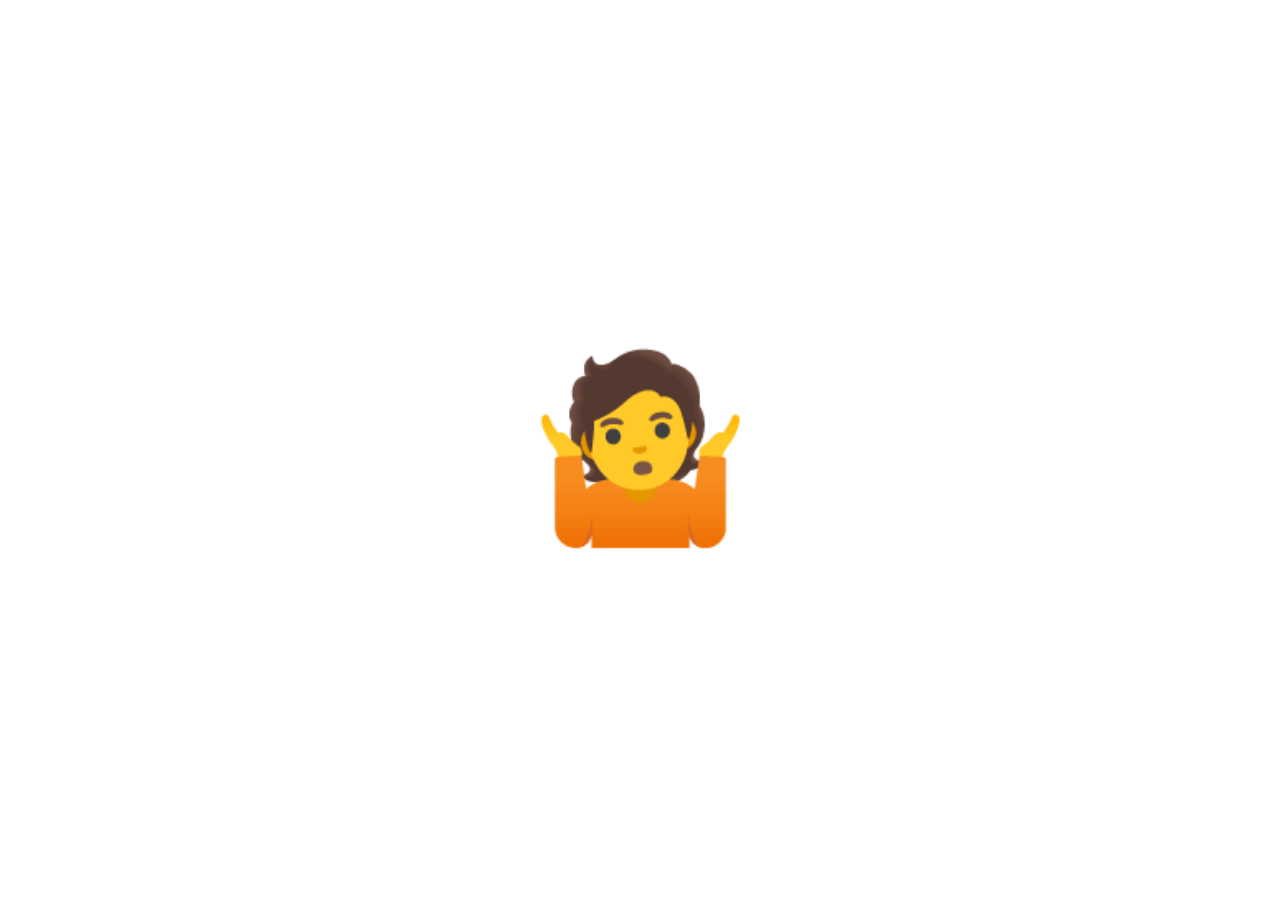
==== commit 73541f63: "Replace site with one shrug emoji 🤷" ====
--- a/index.html
+++ b/index.html
@@ -1,13 +1,20 @@
 <!doctype html>
-<html lang="ar" dir="rtl"><head><meta charset="utf-8"><meta name="viewport" content="width=device-width,initial-scale=1"><meta name="theme-color" content="#141022"><meta name="description" content="رحلة صغيرة مليانة ضحك وعتب وحب لسهر، من علي."><title>البداية | يا سهر… عندنا موضوع صغير 💗</title><link rel="stylesheet" href="assets/style.css"><script defer src="assets/site.js"></script></head>
-<body data-page="welcome"><div class="ambient" aria-hidden="true"><span class="amb a1">✦</span><span class="amb a2">♡</span><span class="amb a3">✧</span><span class="amb a4">✦</span><span class="amb a5">♥</span></div><div class="exit-curtain" aria-hidden="true"></div><div class="app"><header class="header"><a class="brand" data-transition href="index.html"><i>♥</i><span>سهر <strong>×</strong> علي</span></a><div class="header-right"><a class="header-home" href="index.html" data-transition>الرجوع للبداية</a><span class="chapter">الفصل <bdi dir="ltr">01 / 08</bdi></span></div></header><div class="progress-track" aria-hidden="true"><div class="progress-fill" style="--progress:12.50%"></div></div>
-<main class="stage" id="main"><div class="scene"><div class="hero-layout">
-<div class="hero-copy"><span class="kicker"><span class="kicker-dot"></span> رسالة سرّية جدًا لسهر فقط</span>
-<h1>يا <span class="gradient">سهر</span>…<br>عندنا موضوع <span class="gradient">صغير!</span></h1>
-<p class="subtitle">قبل ما تخافي وتقولي <strong>«بدك تسيبني؟»</strong>… اطمّني يا روحي، لأ 😂<br>بس قلبي حب يعملّك موقع مخصوص: فيه شوية عتب، كثير ضحك، وآخره مفاجأة حلوة.</p>
-<div class="hero-actions"><a class="btn btn-main" data-transition href="cases.html">يلا افتحي الملف السرّي ← <span aria-hidden="true">💌</span></a><button type="button" id="not-guilty" class="btn btn-outline">أنا بريئة والله 🙄</button></div>
-<p class="subtle mt-20">مدة الرحلة: 7 محطات • نسبة الحب: خارج الحسابات 💗</p></div>
-<div class="hero-art" aria-label="قلب متحرك محاط برسائل ظريفة"><div class="hero-blur"></div><div class="orbit"></div><div class="orbit orbit-2"></div><div class="heart-big" aria-hidden="true">💗</div>
-<div class="hero-bubble b1"><span>سهر</span>إنت زعلان؟ 👀</div><div class="hero-bubble b2"><span>أنا</span>تعالي نفهم بعض يا قلبي 🤍</div><div class="hero-bubble b3"><span>قسم المشاعر</span>حبّك: 100% ✨</div>
-</div></div></div></main>
-<footer class="bottom"><div class="nav-right"><span class="subtle">الحكاية لسه بتبدأ…</span></div><div class="page-dots" aria-label="مراحل الموقع"><a data-transition title="البداية" aria-label="اذهب إلى البداية" class="current" href="index.html"></a><a data-transition title="الملف" aria-label="اذهب إلى الملف" class="" href="cases.html"></a><a data-transition title="التكرار" aria-label="اذهب إلى التكرار" class="" href="loop.html"></a><a data-transition title="ردّة الفعل" aria-label="اذهب إلى ردّة الفعل" class="" href="reaction.html"></a><a data-transition title="الرد الصحيح" aria-label="اذهب إلى الرد الصحيح" class="" href="talk.html"></a><a data-transition title="الاختبار" aria-label="اذهب إلى الاختبار" class="" href="quiz.html"></a><a data-transition title="الاتفاق" aria-label="اذهب إلى الاتفاق" class="" href="promise.html"></a><a data-transition title="الرسالة" aria-label="اذهب إلى الرسالة" class="" href="letter.html"></a></div><div class="nav-left"><a class="btn-next" data-transition href="cases.html">التالي ←</a></div></footer></div><div id="toast" role="status" aria-live="polite"></div></body></html>+<html lang="ar">
+<head>
+  <meta charset="UTF-8">
+  <meta name="viewport" content="width=device-width, initial-scale=1">
+  <style>
+    html, body { margin: 0; min-height: 100%; }
+    body {
+      min-height: 100vh;
+      min-height: 100dvh;
+      display: grid;
+      place-items: center;
+      background: #fff;
+      font-size: clamp(96px, 18vw, 180px);
+      line-height: 1;
+    }
+  </style>
+</head>
+<body>🤷</body>
+</html>
